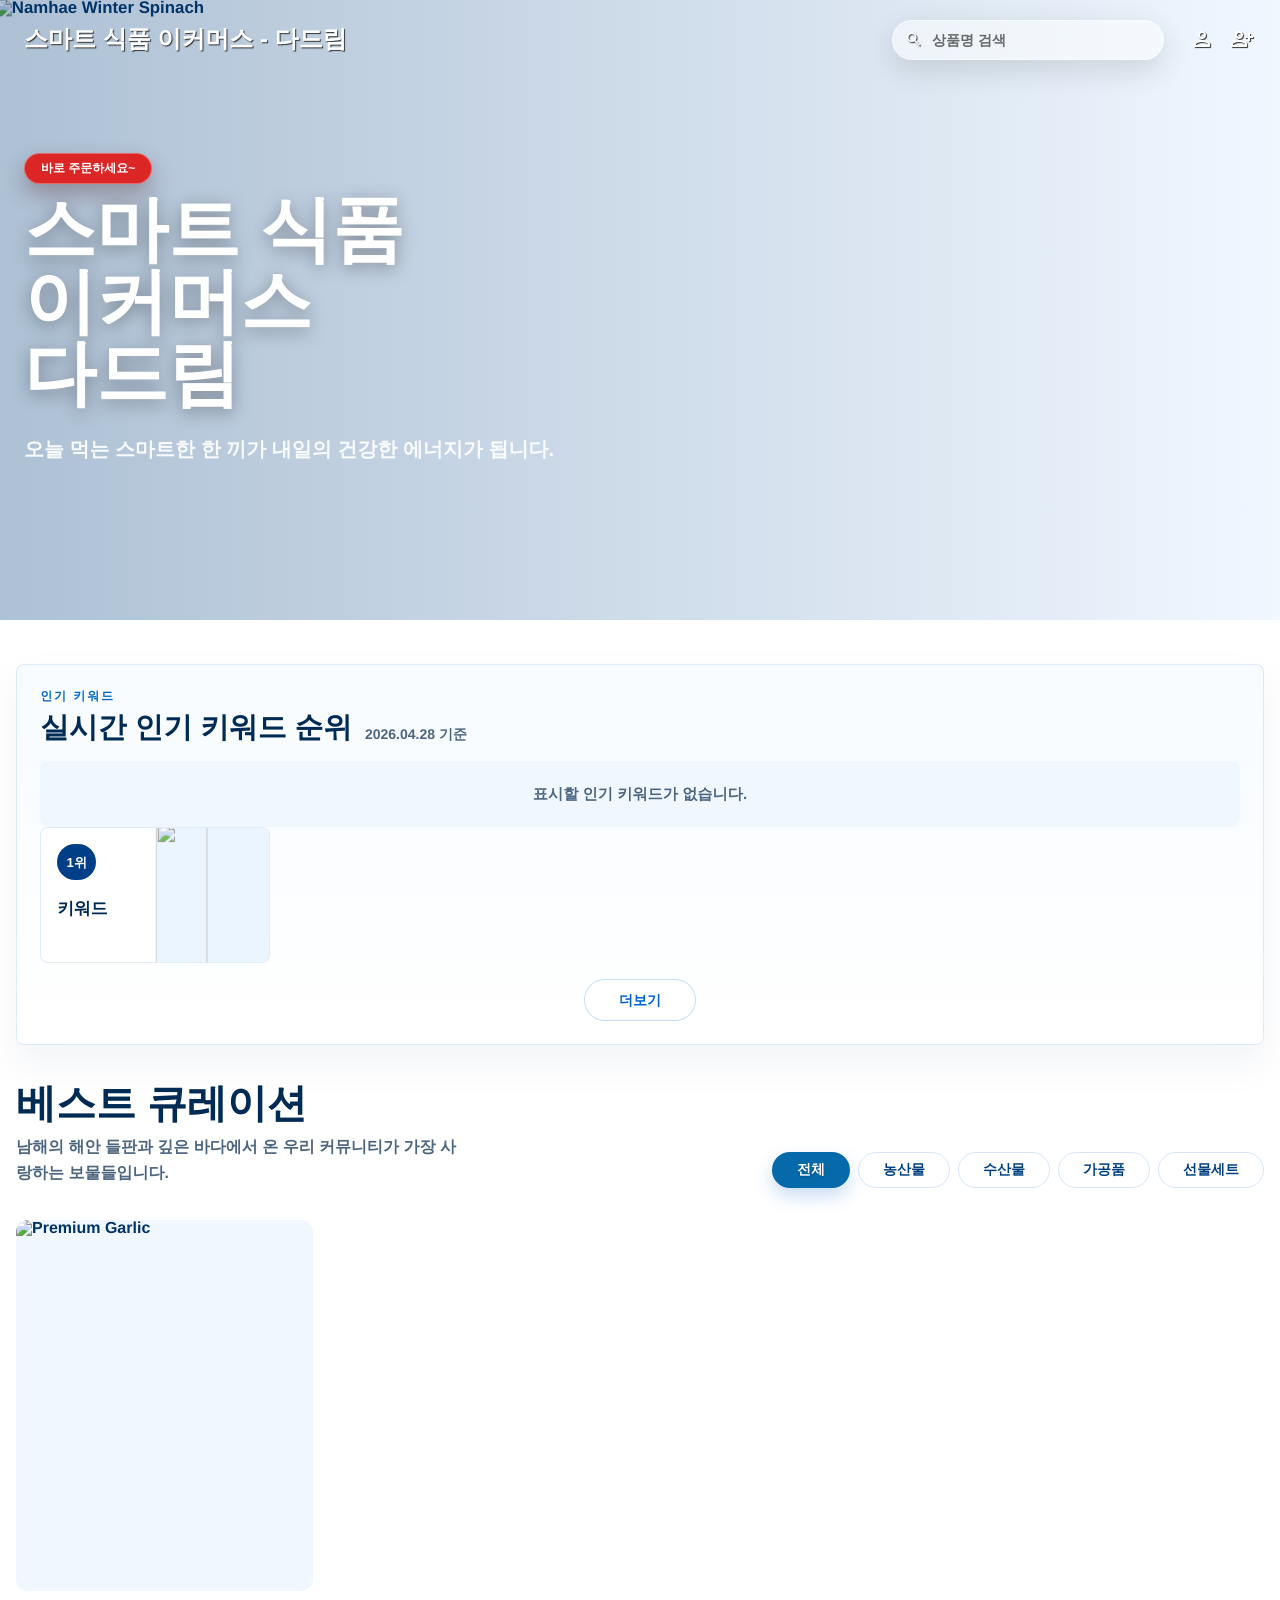
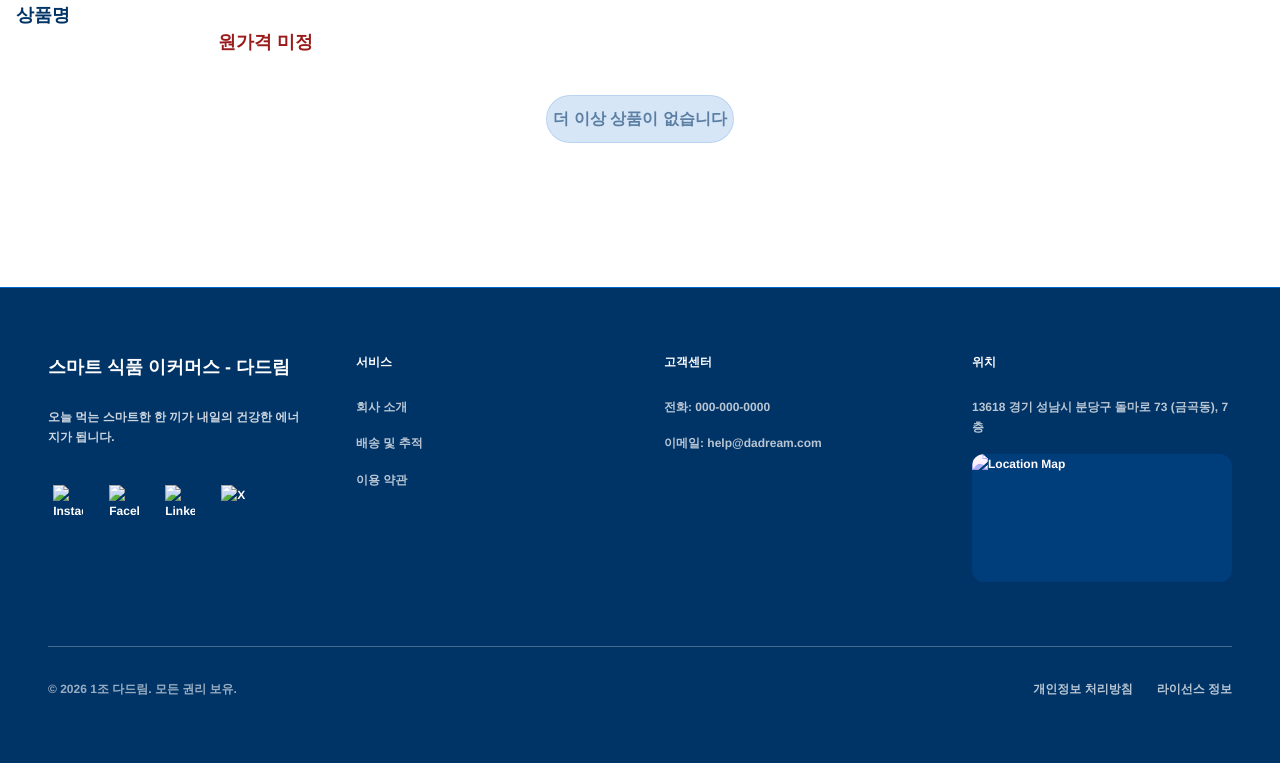
==== shop/src/main/resources/templates/index.html @ 1a6715fa "[재근] 쇼핑몰" ====
<!DOCTYPE html>
<html lang="ko" xmlns:th="http://www.thymeleaf.org">
<head>
<meta charset="utf-8"/>
<meta content="width=device-width, initial-scale=1.0" name="viewport"/>
<title>스마트 식품 이커머스 - 다드림</title>
<link href="https://fonts.googleapis.com/css2?family=Material+Symbols+Outlined:wght,FILL@100..700,0..1&amp;display=swap" rel="stylesheet"/>
<script src="../static/js/auth.js" th:src="@{/js/auth.js(v=9)}" defer></script>
<script src="../static/js/index-complete.js" th:src="@{/js/index-complete.js}" defer></script>
<link rel="stylesheet" href="../static/css/common.css" th:href="@{/css/common.css}">
<link rel="stylesheet" href="../static/css/index.css" th:href="@{/css/index.css}">
</head>
<body class="index-page">
<header class="site-header main-header">
    <div class="site-header__inner">
        <div class="site-brand"><a th:href="@{/}">스마트 식품 이커머스 - 다드림</a></div>
        <nav class="site-nav" aria-label="상단 메뉴">
            <form class="nav-search" id="nav-search-form" role="search" action="#best">
                <label class="sr-only" for="nav-search-input">상품 검색</label>
                <span class="material-symbols-outlined nav-search-icon" aria-hidden="true">search</span>
                <input id="nav-search-input" class="nav-search-input" type="search" name="q" placeholder="상품명 검색" autocomplete="off"/>
            </form>
            <div id="guestMenu">
                <a class="site-nav__icon-link material-symbols-outlined" th:href="@{/login.html}" aria-label="로그인">person</a>
                <a class="site-nav__icon-link material-symbols-outlined" th:href="@{/register.html}" aria-label="회원가입">person_add</a>
            </div>
            <div id="memberMenu" style="display: none;">
                <a class="site-nav__icon-link cart-link" href="/cart/view" aria-label="장바구니">
                    <span class="material-symbols-outlined" aria-hidden="true">shopping_bag</span>
                    <span id="cart-count-badge" class="cart-count-badge is-hidden">0</span>
                </a>
                <a class="site-nav__icon-link material-symbols-outlined" href="/member" id="member-dashboard-link" aria-label="회원페이지">person</a>
                <a class="site-nav__icon-link material-symbols-outlined" type="button" id="logoutBtn">person_remove</a>
            </div>
        </nav>
    </div>
</header>

<main>
    <section class="hero" id="newRecommendation">
        <div class="hero__media">
            <img alt="Namhae Winter Spinach" class="hero__image" data-alt="Close-up of vibrant green organic spinach leaves with dew drops in a sun-drenched coastal field of Namhae island at dawn" src="https://lh3.googleusercontent.com/aida-public/[base64]"/>
            <div class="hero__overlay"></div>
        </div>
        <div class="hero__inner">
            <div class="hero__content">
                <span class="season-badge">바로 주문하세요~</span>
                <h1 class="hero__title">스마트&nbsp;식품<br/>이커머스<br/>다드림</h1>
                <p class="hero__copy">오늘 먹는 스마트한 한 끼가 내일의 건강한 에너지가 됩니다.</p>
            </div>
        </div>
    </section>

    <section class="products-section" id="best">
        <div class="section-container">
            <div class="member-welcome is-hidden" id="member-welcome" aria-live="polite">
                <span class="member-welcome__name" id="member-welcome-name"></span>님 반갑습니다
            </div>
            <section class="trend-keyword-section" aria-labelledby="trend-keyword-title">
                <div class="trend-keyword-section__header">
                    <div>
                        <p class="trend-keyword-section__eyebrow">&#51064;&#44592; &#53412;&#50892;&#46300;</p>
                        <div class="trend-keyword-section__title-row">
                            <h2 class="trend-keyword-section__title" id="trend-keyword-title">&#49892;&#49884;&#44036; &#51064;&#44592; &#53412;&#50892;&#46300; &#49692;&#50948;</h2>
                            <span th:if="${keywordCollectedAt != null}" class="trend-keyword-section__date">
                                <span th:text="${#temporals.format(keywordCollectedAt, 'yyyy.MM.dd')}">2026.04.28</span>
                                <span>&#32;&#44592;&#51456;</span>
                            </span>
                        </div>
                    </div>
                </div>

                <div th:if="${keywords == null or #lists.isEmpty(keywords)}" class="trend-keyword-empty">
                    &#54364;&#49884;&#54624; &#51064;&#44592; &#53412;&#50892;&#46300;&#44032; &#50630;&#49845;&#45768;&#45796;.
                </div>

                <div th:if="${keywords != null and !#lists.isEmpty(keywords)}" class="trend-keyword-grid">
                    <article
                        th:each="keyword, keywordStat : ${keywords}"
                        th:if="${keywordStat.index < 20}"
                        th:classappend="${keywordStat.index >= 10} ? ' trend-keyword-card--extra is-hidden' : ''"
                        class="trend-keyword-card">
                        <a class="trend-keyword-card__link js-trend-keyword-link" th:href="@{/dashboard_search_result(q=${keyword.keyword})}">
                            <div class="trend-keyword-card__top">
                                <span class="trend-keyword-card__rank">
                                    <span th:text="${keywordStat.index + 1}">1</span>&#50948;
                                </span>
                            </div>
                            <div class="trend-keyword-card__name-row">
                                <h3 class="trend-keyword-card__name" th:text="${keyword.keyword}">&#53412;&#50892;&#46300;</h3>
                            </div>
                            <img
                                class="trend-keyword-card__keyword-image"
                                data-keyword-image
                                th:attr="data-keyword=${keyword.keyword}"
                                src="https://placehold.co/320x240/e6f3ff/0066cc?text=Food"
                                alt=""
                                loading="lazy">
                        </a>
                    </article>
                </div>

                <div th:if="${keywords != null and #lists.size(keywords) > 10}" class="trend-keyword-more">
                    <button class="trend-keyword-more__button" id="trend-keyword-more-button" type="button" data-expanded="false">&#45908;&#48372;&#44592;</button>
                </div>
            </section>
            <div class="products-section__header">
                <div>
                    <h2 class="best-section-title">베스트 큐레이션</h2>
                    <p class="section-lead">남해의 해안 들판과 깊은 바다에서 온 우리 커뮤니티가 가장 사랑하는 보물들입니다.</p>
                </div>
                <div class="category-tabs" id="category-tabs">
                    <button class="tab-btn is-active" data-category="all">전체</button>
                    <button class="tab-btn" data-category="agricultural">농산물</button>
                    <button class="tab-btn" data-category="marine">수산물</button>
                    <button class="tab-btn" data-category="processed">가공품</button>
                    <button class="tab-btn" data-category="gift">선물세트</button>
                </div>
            </div>

            <p class="products-empty-message is-hidden" id="products-empty-message">검색 결과가 없습니다.</p>
            <div class="products-grid" id="products-grid">
                <div class="product-item" th:each="product : ${products}" th:data-category="${product.category != null ? product.category.tabKey : 'agricultural'}">
                    <div class="product-card" th:data-url="@{/product/view(id=${product.id})}" onclick="location.href=this.getAttribute('data-url')">
                        <div class="product-card__media">
                            <img alt="Premium Garlic" class="product-card__image" th:src="${product.imageUrl}"/>
                            <div class="product-card__action">
                                <a class="product-card__button" th:href="@{/product/view(id=${product.id})}">상품 보기</a>
                            </div>
                        </div>
                        <h3 class="product-card__name" th:text="${product.name}">상품명</h3>
                        <div class="product-card__price">
                            <span class="product-card__price-number" th:if="${product.price != null}" th:text="${#numbers.formatInteger(product.price, 3, 'COMMA')}"></span>
                            <span th:if="${product.price != null}">원</span>
                            <span th:unless="${product.price != null}">가격 미정</span>
                        </div>
                    </div>
                </div>
            </div>

            <div class="product-more-wrap">
                <button class="product-more-btn" id="product-more-btn" type="button">상품 더 보기</button>
            </div>
        </div>
    </section>
</main>

<footer class="site-footer">
    <div class="site-footer__grid">
        <div>
            <div class="site-footer__brand">스마트 식품 이커머스 - 다드림</div>
            <p class="site-footer__copy">
                오늘 먹는 스마트한 한 끼가 내일의 건강한 에너지가 됩니다.
            </p>
            <div class="footer-socials">
                <a class="footer-social-link" href="https://www.instagram.com/" target="_blank" rel="noopener noreferrer" aria-label="Instagram"><img class="footer-social-icon" src="https://img.icons8.com/color/48/instagram-new--v1.png" alt="Instagram" /></a>
                <a class="footer-social-link" href="https://www.facebook.com/" target="_blank" rel="noopener noreferrer" aria-label="Facebook"><img class="footer-social-icon" src="https://img.icons8.com/color/48/facebook-new.png" alt="Facebook" /></a>
                <a class="footer-social-link" href="https://www.linkedin.com/" target="_blank" rel="noopener noreferrer" aria-label="LinkedIn"><img class="footer-social-icon" src="https://img.icons8.com/color/48/linkedin.png" alt="LinkedIn" /></a>
                <a class="footer-social-link" href="https://x.com/" target="_blank" rel="noopener noreferrer" aria-label="X"><img class="footer-social-icon" src="https://img.icons8.com/color/48/twitterx--v1.png" alt="X" /></a>
            </div>
        </div>
        <div>
            <h4 class="site-footer__title">서비스</h4>
            <ul class="site-footer__list">
                <li><a href="#">회사 소개</a></li>
                <li><a href="#">배송 및 추적</a></li>
                <li><a href="#">이용 약관</a></li>
            </ul>
        </div>
        <div>
            <h4 class="site-footer__title">고객센터</h4>
            <ul class="site-footer__list">
                <li>전화: 000-000-0000</li>
                <li>이메일: help@dadream.com</li>
            </ul>
        </div>
        <div>
            <h4 class="site-footer__title">위치</h4>
            <p class="site-footer__text">13618 경기 성남시 분당구 돌마로 73 (금곡동), 7층</p>
            <div class="footer-map">
                <img alt="Location Map" class="footer-map-image" src="https://lh3.googleusercontent.com/aida-public/[base64]"/>
            </div>
        </div>
    </div>
    <div class="site-footer__bottom">
        <p>&copy; 2026 1조 다드림. 모든 권리 보유.</p>
        <div class="site-footer__links">
            <a href="#">개인정보 처리방침</a>
            <a href="#">라이선스 정보</a>
        </div>
    </div>
</footer>

<button class="scroll-top-btn" id="scroll-top-btn" type="button" aria-label="상단으로 이동">
    <span class="material-symbols-outlined" aria-hidden="true">keyboard_arrow_up</span>
</button>
</body>
</html>
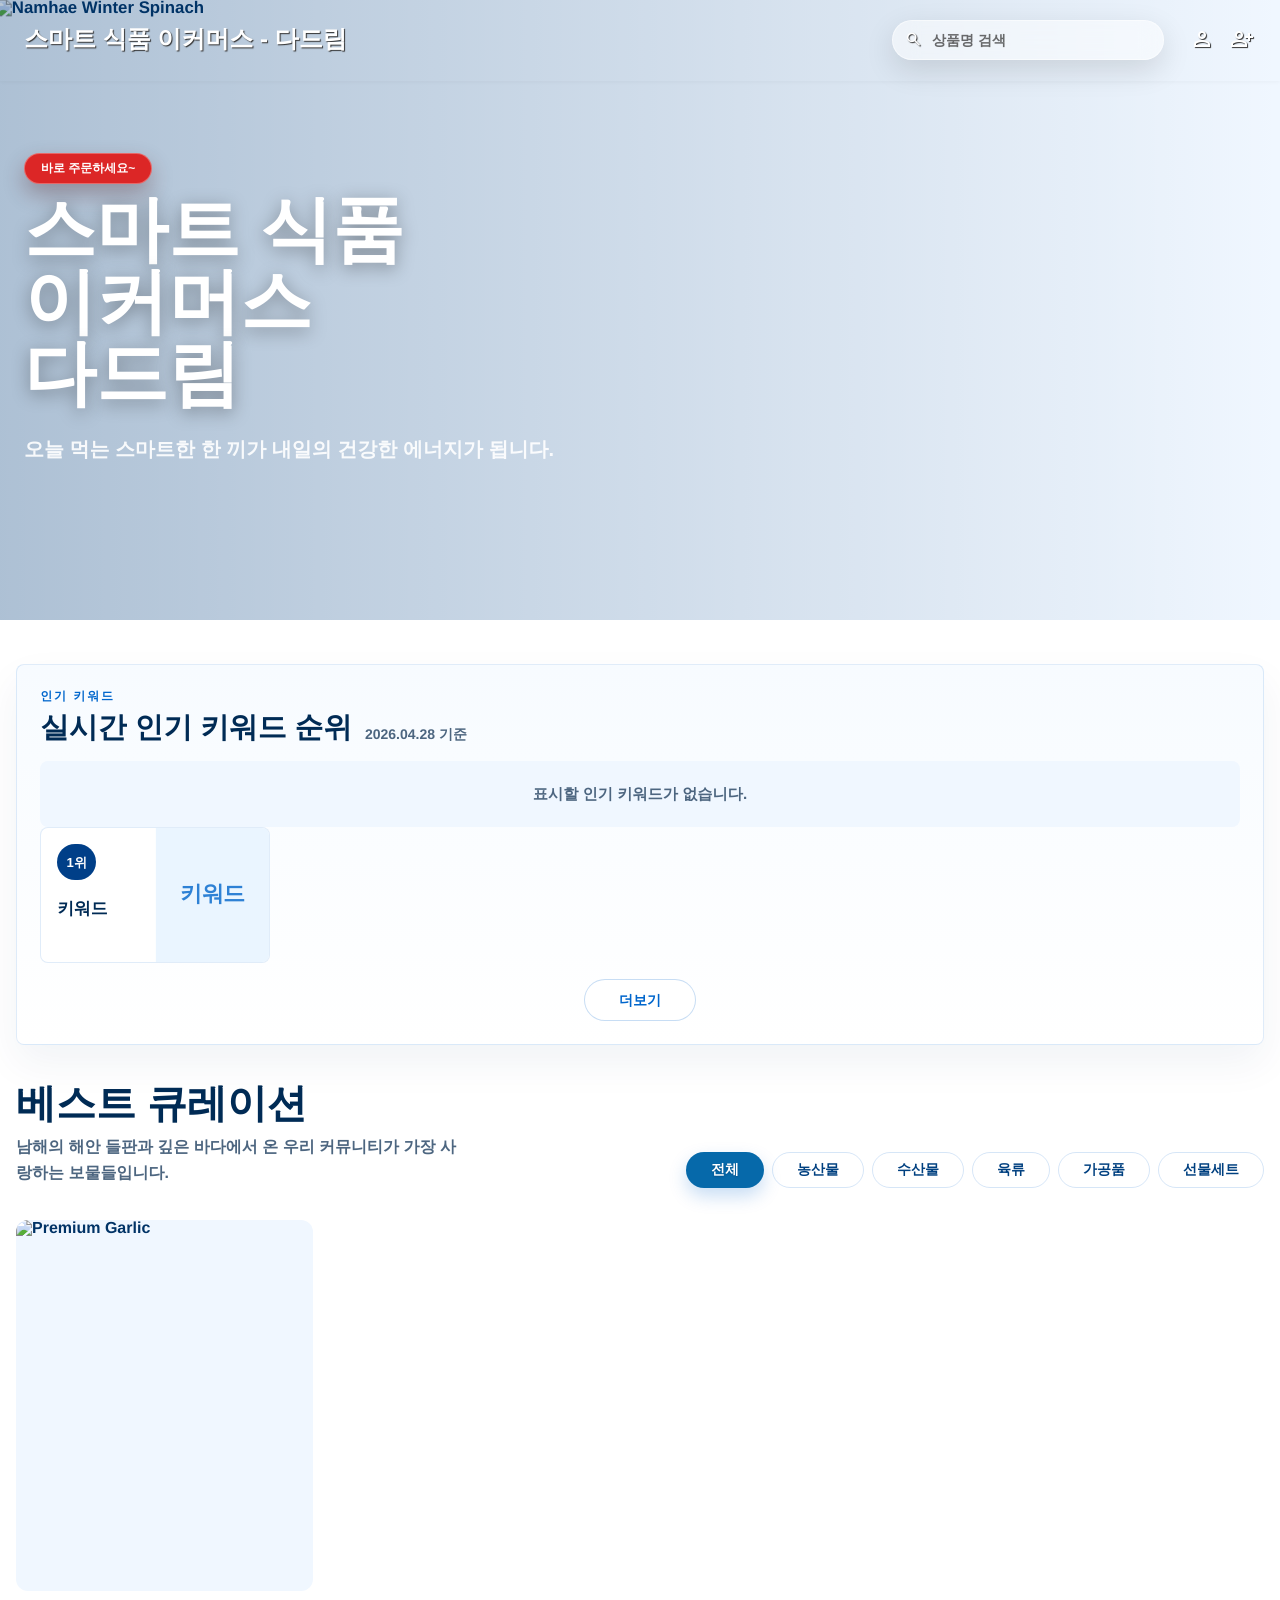
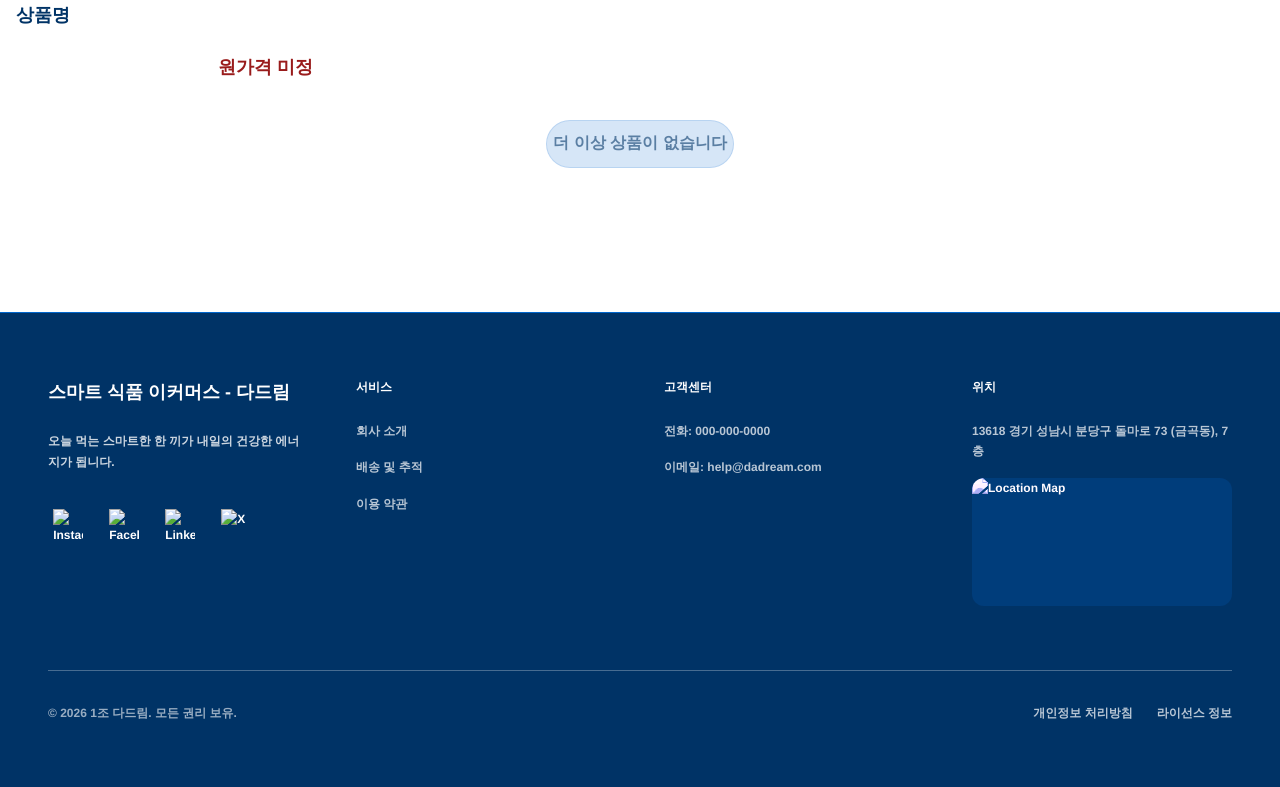
==== commit 2b9df731: "[제출자료] 뭘 많이 이리 수정했데?" ====
--- a/shop/src/main/resources/templates/index.html
+++ b/shop/src/main/resources/templates/index.html
@@ -15,22 +15,22 @@
     <div class="site-header__inner">
         <div class="site-brand"><a th:href="@{/}">스마트 식품 이커머스 - 다드림</a></div>
         <nav class="site-nav" aria-label="상단 메뉴">
-            <form class="nav-search" id="nav-search-form" role="search" action="#best">
+            <form class="nav-search" id="nav-search-form" role="search" th:action="@{/search}" action="/search" method="get">
                 <label class="sr-only" for="nav-search-input">상품 검색</label>
                 <span class="material-symbols-outlined nav-search-icon" aria-hidden="true">search</span>
                 <input id="nav-search-input" class="nav-search-input" type="search" name="q" placeholder="상품명 검색" autocomplete="off"/>
             </form>
             <div id="guestMenu">
-                <a class="site-nav__icon-link material-symbols-outlined" th:href="@{/login.html}" aria-label="로그인">person</a>
-                <a class="site-nav__icon-link material-symbols-outlined" th:href="@{/register.html}" aria-label="회원가입">person_add</a>
+                <a class="site-nav__icon-link material-symbols-outlined" th:href="@{/login.html}" aria-label="로그인" title="로그인">person</a>
+                <a class="site-nav__icon-link material-symbols-outlined" th:href="@{/register.html}" aria-label="회원가입" title="회원가입">person_add</a>
             </div>
             <div id="memberMenu" style="display: none;">
-                <a class="site-nav__icon-link cart-link" href="/cart/view" aria-label="장바구니">
+                <a class="site-nav__icon-link cart-link" href="/cart/view" aria-label="장바구니" title="장바구니">
                     <span class="material-symbols-outlined" aria-hidden="true">shopping_bag</span>
                     <span id="cart-count-badge" class="cart-count-badge is-hidden">0</span>
                 </a>
-                <a class="site-nav__icon-link material-symbols-outlined" href="/member" id="member-dashboard-link" aria-label="회원페이지">person</a>
-                <a class="site-nav__icon-link material-symbols-outlined" type="button" id="logoutBtn">person_remove</a>
+                <a class="site-nav__icon-link material-symbols-outlined" href="/member" id="member-dashboard-link" aria-label="회원페이지" title="회원페이지">person</a>
+                <a class="site-nav__icon-link material-symbols-outlined" type="button" id="logoutBtn" aria-label="로그아웃" title="로그아웃">person_remove</a>
             </div>
         </nav>
     </div>
@@ -80,7 +80,7 @@
                         th:if="${keywordStat.index < 20}"
                         th:classappend="${keywordStat.index >= 10} ? ' trend-keyword-card--extra is-hidden' : ''"
                         class="trend-keyword-card">
-                        <a class="trend-keyword-card__link js-trend-keyword-link" th:href="@{/dashboard_search_result(q=${keyword.keyword})}">
+                        <a class="trend-keyword-card__link js-trend-keyword-link" th:href="@{/search(q=${keyword.keyword})}">
                             <div class="trend-keyword-card__top">
                                 <span class="trend-keyword-card__rank">
                                     <span th:text="${keywordStat.index + 1}">1</span>&#50948;
@@ -113,6 +113,7 @@
                     <button class="tab-btn is-active" data-category="all">전체</button>
                     <button class="tab-btn" data-category="agricultural">농산물</button>
                     <button class="tab-btn" data-category="marine">수산물</button>
+                    <button class="tab-btn" data-category="meat">육류</button>
                     <button class="tab-btn" data-category="processed">가공품</button>
                     <button class="tab-btn" data-category="gift">선물세트</button>
                 </div>
